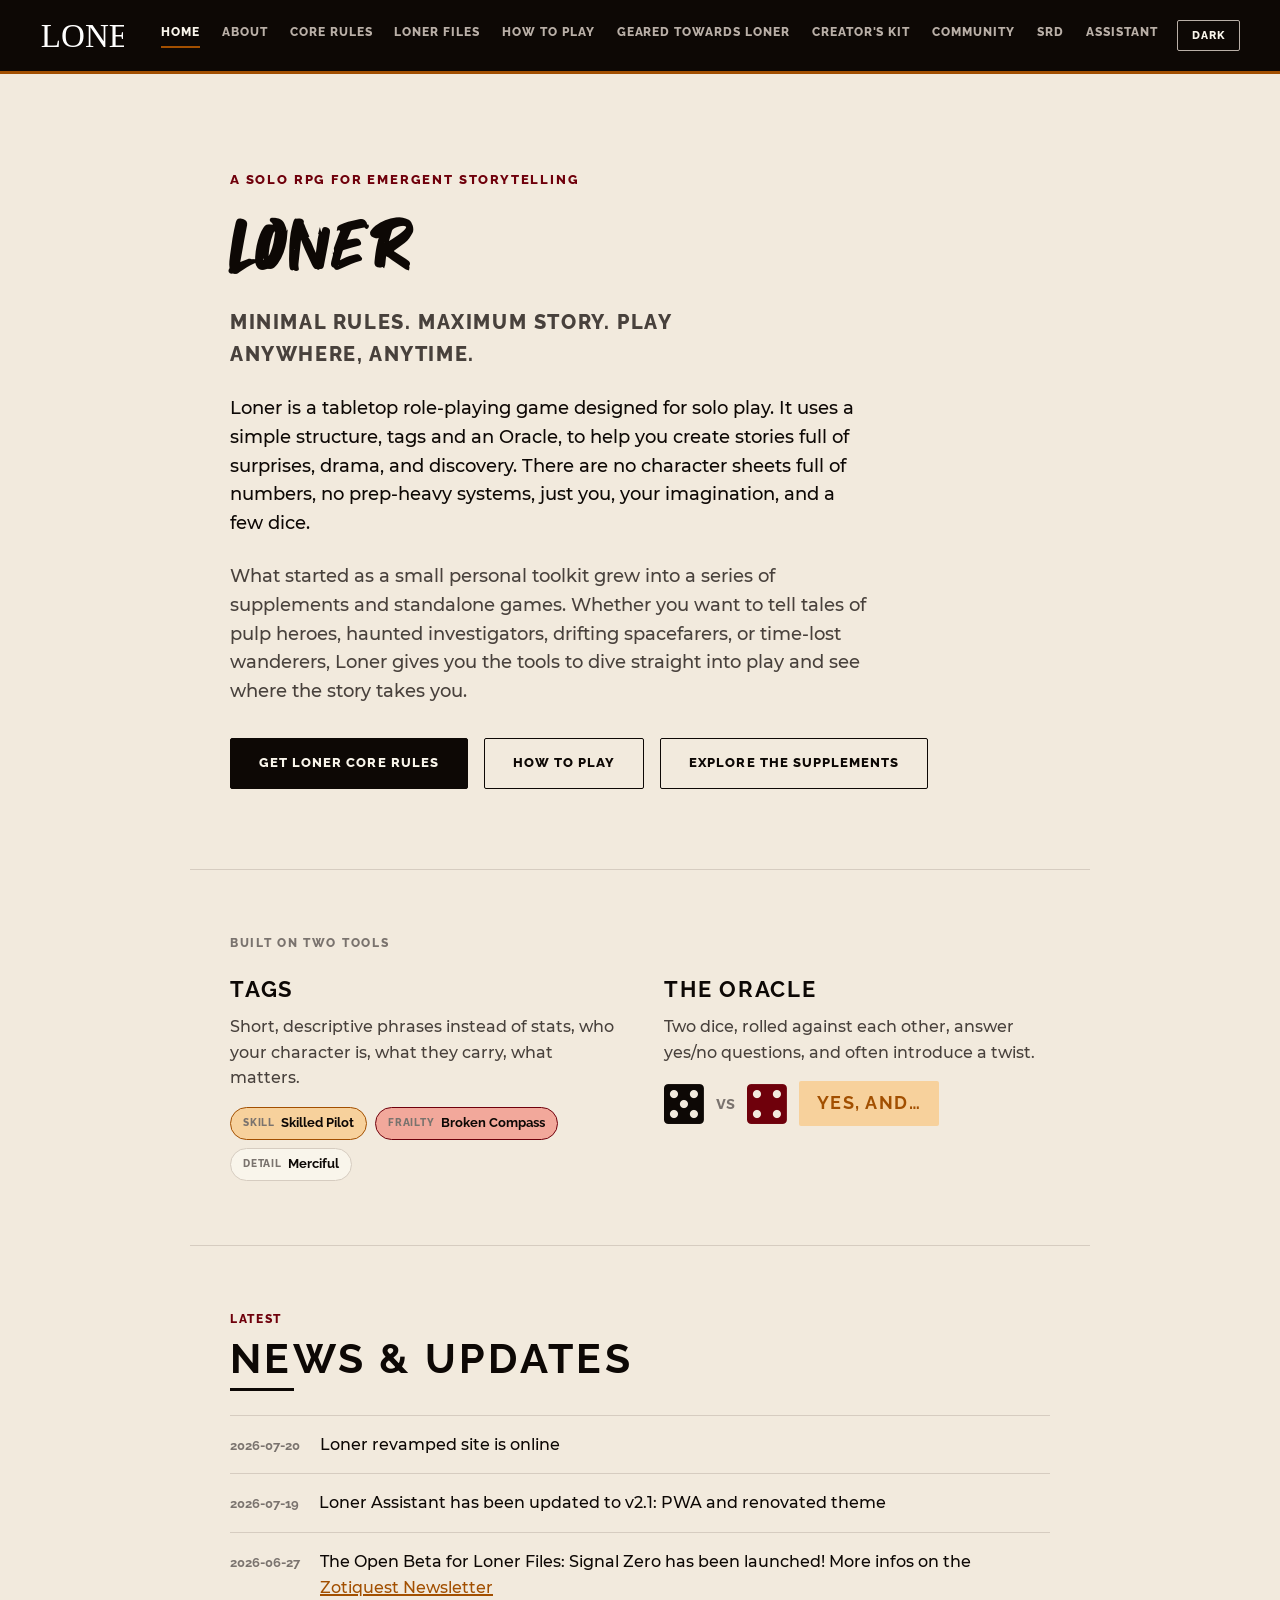
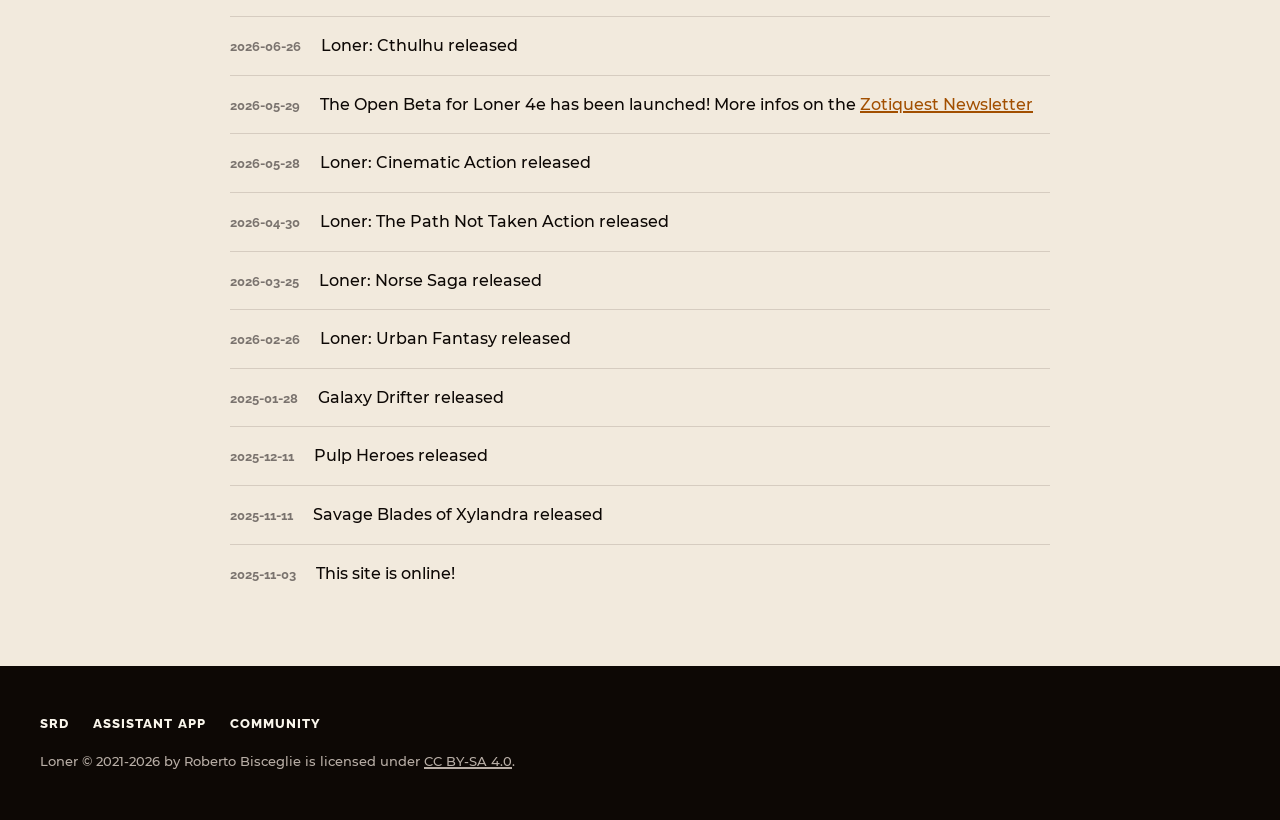
==== index.html @ 75c470dd "Prep branch for Loner 4e launch: Core Rules update, How To Play refresh, new Loner Files page Not fo" ====
<!DOCTYPE html>
<html lang="en">
<head>
<meta charset="utf-8">
<meta name="viewport" content="width=device-width, initial-scale=1">
<title>Loner — A Solo RPG for Emergent Storytelling</title>
<meta name="description" content="Loner is a tabletop role-playing game designed for solo play. Minimal rules. Maximum story. Play anywhere, anytime.">
<meta property="og:type" content="website">
<meta property="og:title" content="Loner — A Solo RPG for Emergent Storytelling">
<meta property="og:description" content="Loner is a tabletop role-playing game designed for solo play. Minimal rules. Maximum story. Play anywhere, anytime.">
<meta property="og:url" content="https://loner-rpg.netlify.app/">
<meta property="og:site_name" content="Loner">
<meta name="twitter:card" content="summary">
<meta name="twitter:title" content="Loner — A Solo RPG for Emergent Storytelling">
<meta name="twitter:description" content="Loner is a tabletop role-playing game designed for solo play. Minimal rules. Maximum story. Play anywhere, anytime.">
<link rel="icon" type="image/svg+xml" href="assets/logo.svg">
<link rel="stylesheet" href="css/styles.css">
<script src="js/nav.js" defer></script>
</head>
<body>
<div class="page-shell">
  <header class="site-header">
    <div class="site-header__row">
      <a href="index.html" class="site-logo" aria-label="Loner — Home"><img src="assets/logo.svg" alt="Loner" class="site-logo__mark"></a>
      <div class="site-header__actions">
        <nav class="site-nav" id="siteNav">
          <a href="index.html" class="nav-link nav-link--active">Home</a>
          <a href="about.html" class="nav-link">About</a>
          <a href="core-rules.html" class="nav-link">Core Rules</a>
          <a href="loner-files.html" class="nav-link">Loner Files</a>
          <a href="how-to-play.html" class="nav-link">How To Play</a>
          <a href="supplements.html" class="nav-link">Geared Towards Loner</a>
          <a href="creators-kit.html" class="nav-link">Creator's Kit</a>
          <a href="community.html" class="nav-link">Community</a>
          <a href="http://lonersrd.zotiquestgames.com" class="nav-link" target="_blank" rel="noopener">SRD</a>
          <a href="https://lonerassistant.zotiquestgames.com/" class="nav-link" target="_blank" rel="noopener">Assistant</a>
        </nav>
        <button class="theme-toggle" id="themeToggle" type="button" aria-label="Toggle dark mode">Dark</button>
        <button class="menu-toggle" id="menuToggle" type="button" aria-label="Menu" aria-expanded="false">☰</button>
      </div>
    </div>
  </header>

  <main style="flex:1">
    <section class="hero">
      <div class="hero__kicker">A Solo RPG for Emergent Storytelling</div>
      <h1 class="hero__title">Loner</h1>
      <div class="hero__tagline">Minimal rules. Maximum story. Play anywhere, anytime.</div>
      <p class="hero__body">Loner is a tabletop role-playing game designed for solo play. It uses a simple structure, tags and an Oracle, to help you create stories full of surprises, drama, and discovery. There are no character sheets full of numbers, no prep-heavy systems, just you, your imagination, and a few dice.</p>
      <p class="hero__body" style="color:var(--text-secondary)">What started as a small personal toolkit grew into a series of supplements and standalone games. Whether you want to tell tales of pulp heroes, haunted investigators, drifting spacefarers, or time-lost wanderers, Loner gives you the tools to dive straight into play and see where the story takes you.</p>
      <div class="hero__actions">
        <a href="core-rules.html" class="btn btn--primary">Get Loner Core Rules</a>
        <a href="how-to-play.html" class="btn btn--outline">How To Play</a>
        <a href="supplements.html" class="btn btn--outline">Explore the Supplements</a>
      </div>
    </section>

    <section class="home-section">
      <div class="eyebrow">Built On Two Tools</div>
      <div class="feature-grid">
        <div class="feature-grid__col">
          <h3 style="font-family:var(--font-heading);font-size:var(--size-h3);text-transform:uppercase;letter-spacing:var(--tracking-caps);margin:0">Tags</h3>
          <p style="margin:0;font-size:var(--size-body);line-height:var(--lh-body);color:var(--text-secondary)">Short, descriptive phrases instead of stats, who your character is, what they carry, what matters.</p>
          <div class="tag-row" style="margin-top:4px">
            <span class="tag-chip tag-chip--positive"><span class="tag-chip__kind">Skill</span><span>Skilled Pilot</span></span>
            <span class="tag-chip tag-chip--negative"><span class="tag-chip__kind">Frailty</span><span>Broken Compass</span></span>
            <span class="tag-chip"><span class="tag-chip__kind">Detail</span><span>Merciful</span></span>
          </div>
        </div>
        <div class="feature-grid__col">
          <h3 style="font-family:var(--font-heading);font-size:var(--size-h3);text-transform:uppercase;letter-spacing:var(--tracking-caps);margin:0">The Oracle</h3>
          <p style="margin:0;font-size:var(--size-body);line-height:var(--lh-body);color:var(--text-secondary)">Two dice, rolled against each other, answer yes/no questions, and often introduce a twist.</p>
          <div class="dice-row" style="margin-top:4px">
            <span class="dice-glyph dice-glyph--lg" aria-label="die showing 5">5</span>
            <span class="dice-vs" style="font-size:18px">vs</span>
            <span class="dice-glyph dice-glyph--lg dice-glyph--accent" aria-label="die showing 4">4</span>
            <span class="oracle-badge"><span class="oracle-badge__result">Yes, and…</span></span>
          </div>
        </div>
      </div>
    </section>

    <section class="home-section">
      <div class="section-header">
        <div class="section-header__kicker">Latest</div>
        <h2 class="section-header__title">News &amp; Updates</h2>
        <div class="section-header__rule"></div>
      </div>
      <div class="news-list">
        <div class="news-item"><span class="news-item__date">2026-07-20</span><span class="news-item__text">Loner revamped site is online</span></div>
        <div class="news-item"><span class="news-item__date">2026-07-19</span><span class="news-item__text">Loner Assistant has been updated to v2.1: PWA and renovated theme</span></div>
        <div class="news-item"><span class="news-item__date">2026-06-27</span><span class="news-item__text">The Open Beta for Loner Files: Signal Zero has been launched! More infos on the <a href="https://zotiquest.substack.com/p/loner-files-signal-zero-open-beta" target="_blank" rel="noopener">Zotiquest Newsletter</a></span></div>
        <div class="news-item"><span class="news-item__date">2026-06-26</span><span class="news-item__text">Loner: Cthulhu released</span></div>
        <div class="news-item"><span class="news-item__date">2026-05-29</span><span class="news-item__text">The Open Beta for Loner 4e has been launched! More infos on the <a href="https://zotiquest.substack.com/p/loner-core-rules-4e-open-beta" target="_blank" rel="noopener">Zotiquest Newsletter</a></span></div>
        <div class="news-item"><span class="news-item__date">2026-05-28</span><span class="news-item__text">Loner: Cinematic Action released</span></div>
        <div class="news-item"><span class="news-item__date">2026-04-30</span><span class="news-item__text">Loner: The Path Not Taken Action released</span></div>
        <div class="news-item"><span class="news-item__date">2026-03-25</span><span class="news-item__text">Loner: Norse Saga released</span></div>
        <div class="news-item"><span class="news-item__date">2026-02-26</span><span class="news-item__text">Loner: Urban Fantasy released</span></div>
        <div class="news-item"><span class="news-item__date">2025-01-28</span><span class="news-item__text">Galaxy Drifter released</span></div>
        <div class="news-item"><span class="news-item__date">2025-12-11</span><span class="news-item__text">Pulp Heroes released</span></div>
        <div class="news-item"><span class="news-item__date">2025-11-11</span><span class="news-item__text">Savage Blades of Xylandra released</span></div>
        <div class="news-item"><span class="news-item__date">2025-11-03</span><span class="news-item__text">This site is online!</span></div>
      </div>
    </section>
  </main>

  <footer class="site-footer">
    <div class="site-footer__links">
      <a href="http://lonersrd.zotiquestgames.com" target="_blank" rel="noopener">SRD</a>
      <a href="https://lonerassistant.zotiquestgames.com/" target="_blank" rel="noopener">Assistant App</a>
      <a href="community.html">Community</a>
    </div>
    <div class="site-footer__copy">Loner © 2021-2026 by Roberto Bisceglie is licensed under <a href="https://creativecommons.org/licenses/by-sa/4.0/deed.it" target="_blank" rel="noopener">CC BY-SA 4.0</a>.</div>
  </footer>
</div>
<!-- Cloudflare Web Analytics --><script defer type='module' src='https://static.cloudflareinsights.com/beacon.min.js' data-cf-beacon='{"token": "59a312b5bf6847e8a8abb9de383572d7"}'></script><!-- End Cloudflare Web Analytics -->
</body>
</html>
---- css/styles.css ----
@import url('tokens/typography.css');
@import url('tokens/colors.css');
@import url('tokens/spacing.css');
@import url('tokens/base.css');
@import url('site.css');
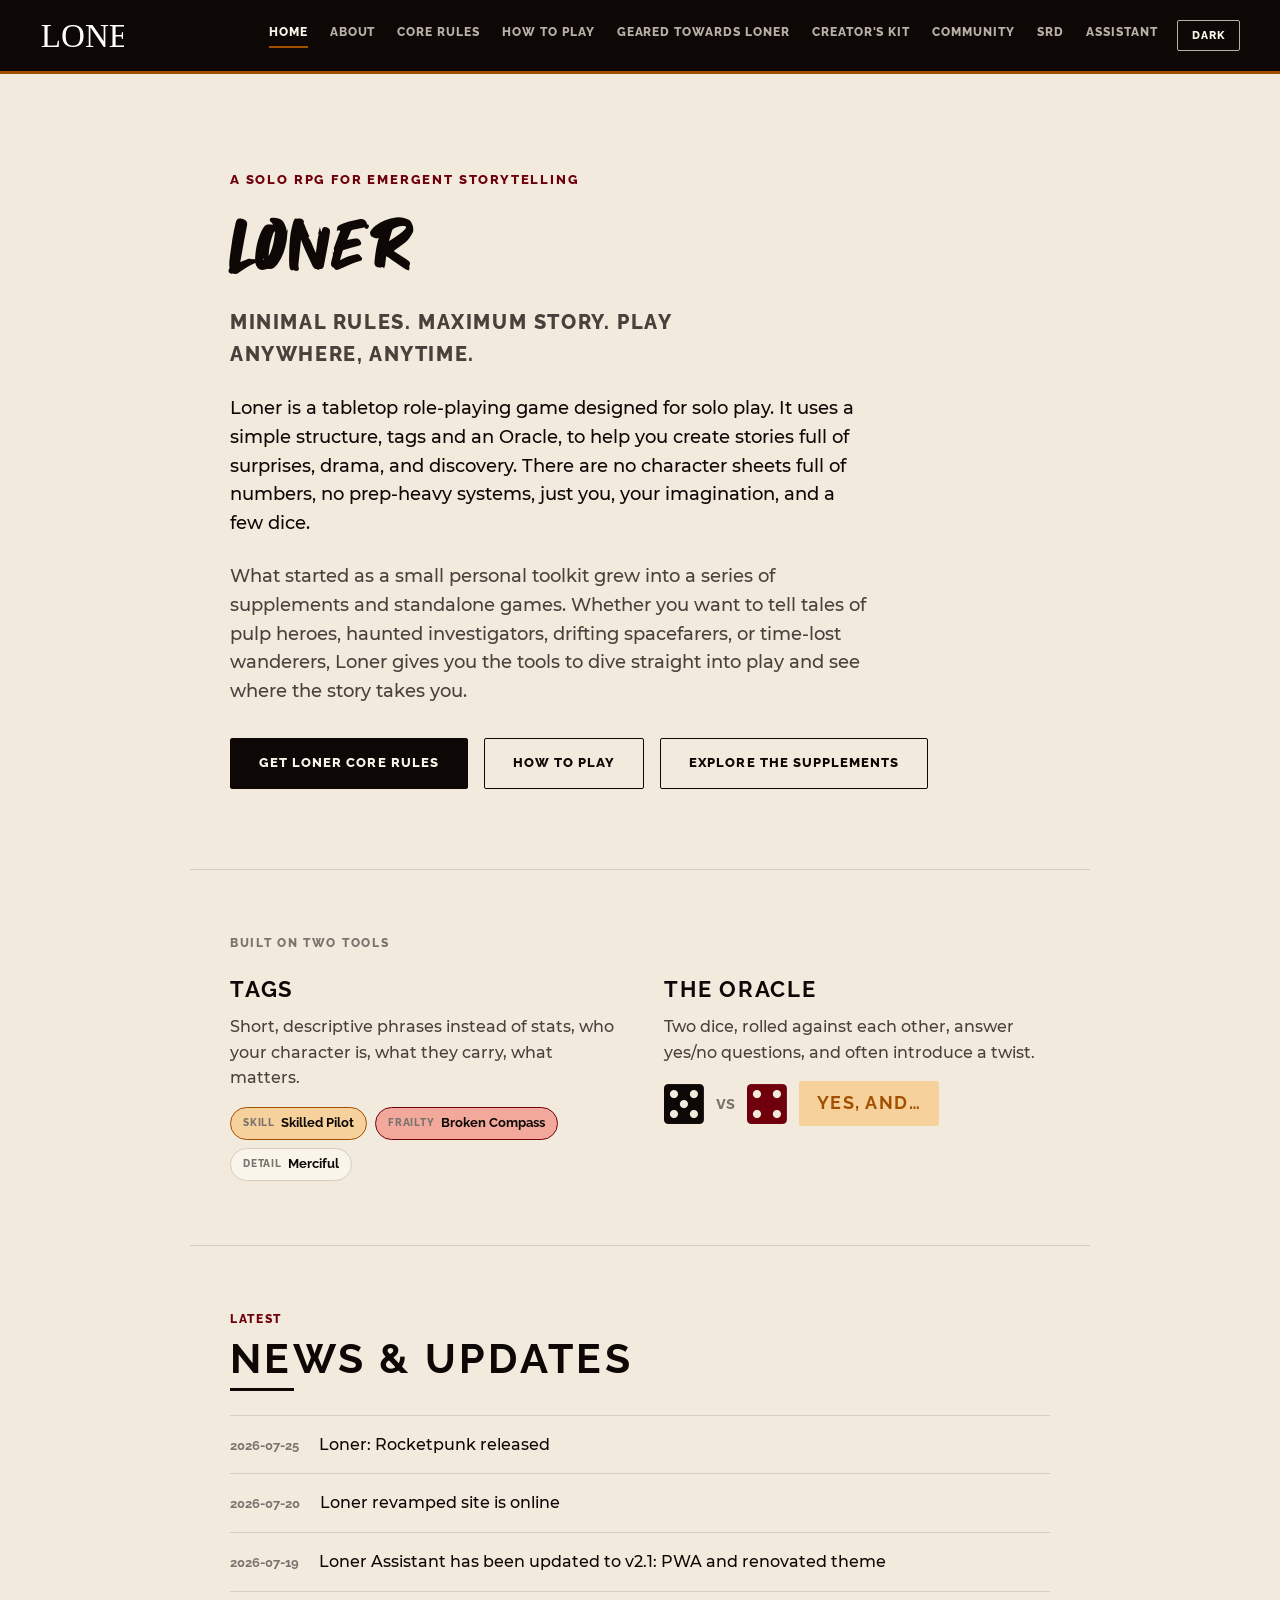
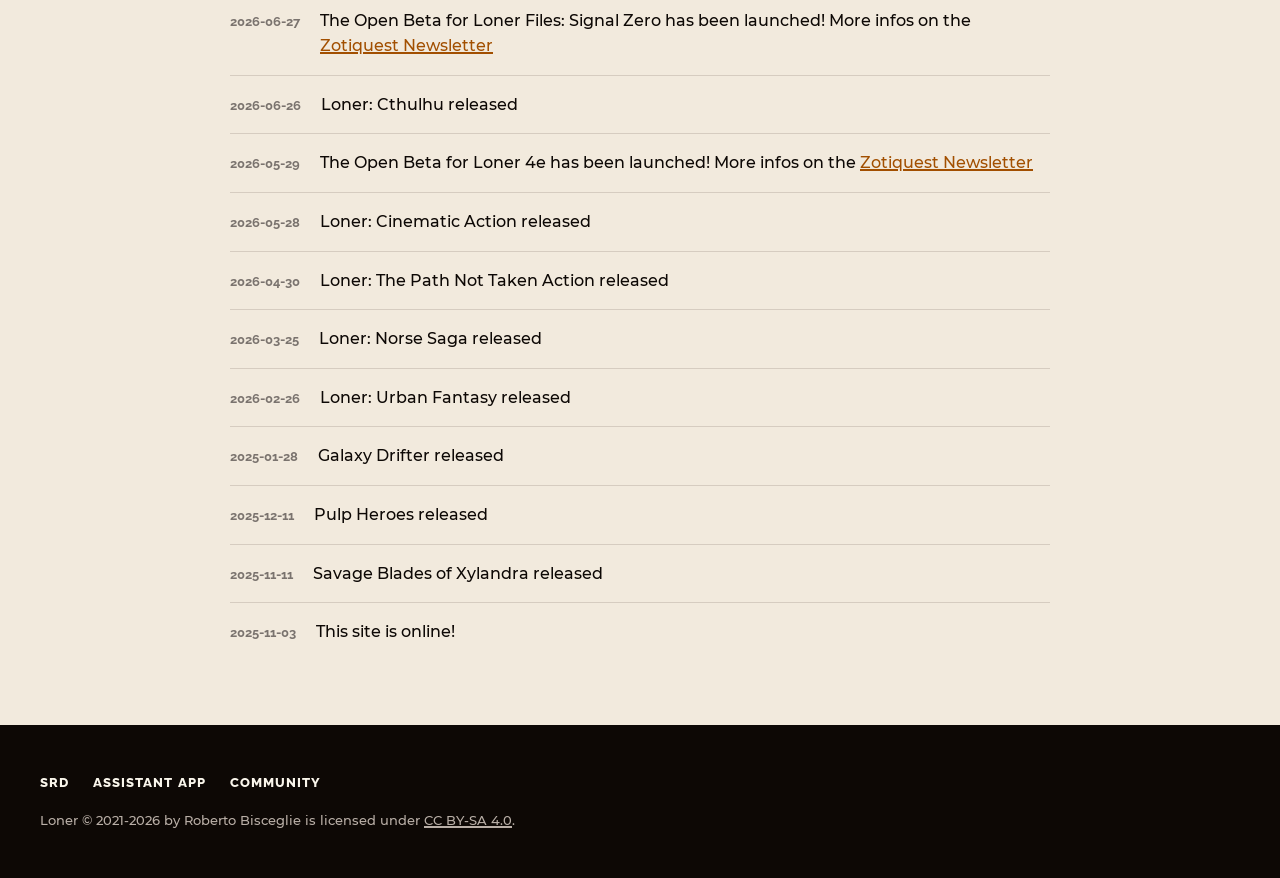
==== commit 91fa8802: "Update index.html" ====
--- a/index.html
+++ b/index.html
@@ -27,7 +27,6 @@
           <a href="index.html" class="nav-link nav-link--active">Home</a>
           <a href="about.html" class="nav-link">About</a>
           <a href="core-rules.html" class="nav-link">Core Rules</a>
-          <a href="loner-files.html" class="nav-link">Loner Files</a>
           <a href="how-to-play.html" class="nav-link">How To Play</a>
           <a href="supplements.html" class="nav-link">Geared Towards Loner</a>
           <a href="creators-kit.html" class="nav-link">Creator's Kit</a>
@@ -87,6 +86,7 @@
         <div class="section-header__rule"></div>
       </div>
       <div class="news-list">
+        <div class="news-item"><span class="news-item__date">2026-07-25</span><span class="news-item__text">Loner: Rocketpunk released</span></div>
         <div class="news-item"><span class="news-item__date">2026-07-20</span><span class="news-item__text">Loner revamped site is online</span></div>
         <div class="news-item"><span class="news-item__date">2026-07-19</span><span class="news-item__text">Loner Assistant has been updated to v2.1: PWA and renovated theme</span></div>
         <div class="news-item"><span class="news-item__date">2026-06-27</span><span class="news-item__text">The Open Beta for Loner Files: Signal Zero has been launched! More infos on the <a href="https://zotiquest.substack.com/p/loner-files-signal-zero-open-beta" target="_blank" rel="noopener">Zotiquest Newsletter</a></span></div>
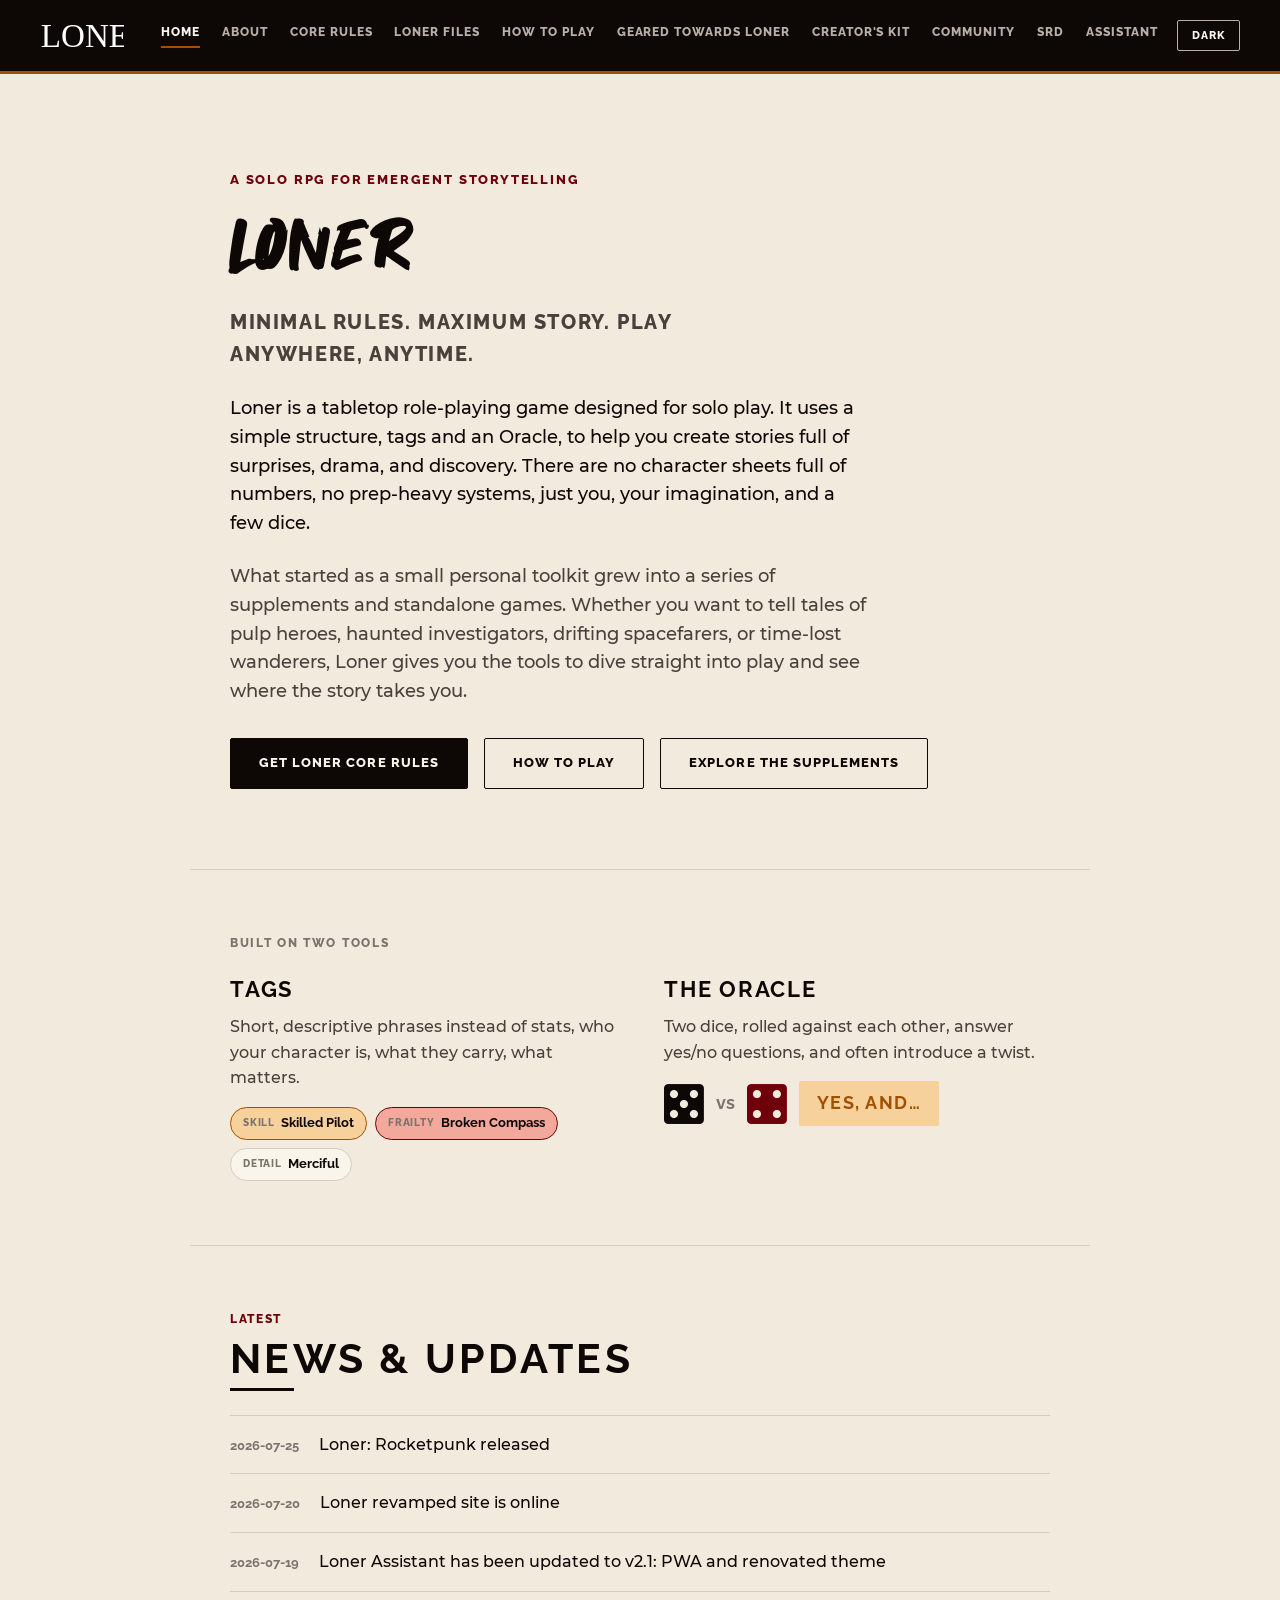
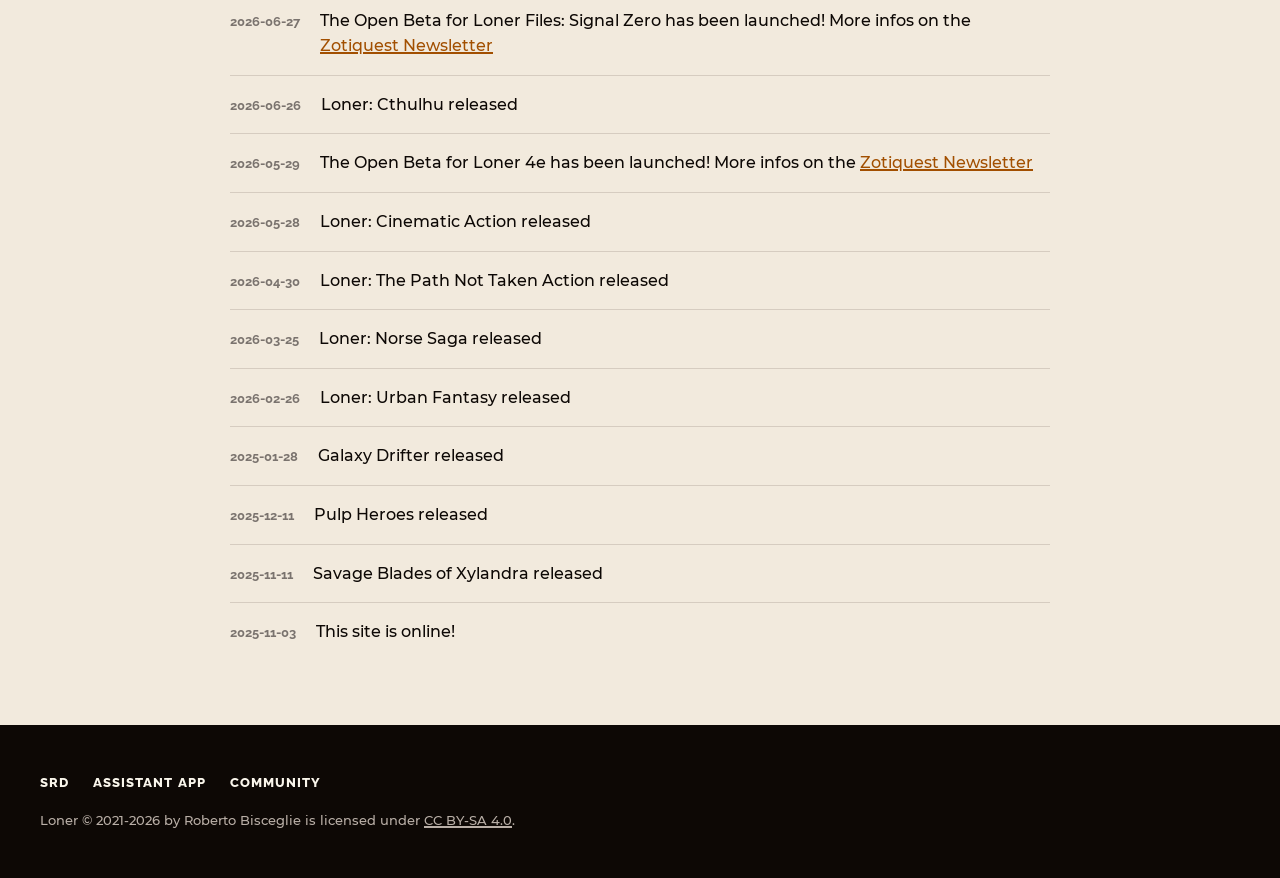
==== commit 7e31536f: "Merge branch 'future/loner-4e-and-files'" ====
--- a/index.html
+++ b/index.html
@@ -27,6 +27,7 @@
           <a href="index.html" class="nav-link nav-link--active">Home</a>
           <a href="about.html" class="nav-link">About</a>
           <a href="core-rules.html" class="nav-link">Core Rules</a>
+          <a href="loner-files.html" class="nav-link">Loner Files</a>
           <a href="how-to-play.html" class="nav-link">How To Play</a>
           <a href="supplements.html" class="nav-link">Geared Towards Loner</a>
           <a href="creators-kit.html" class="nav-link">Creator's Kit</a>
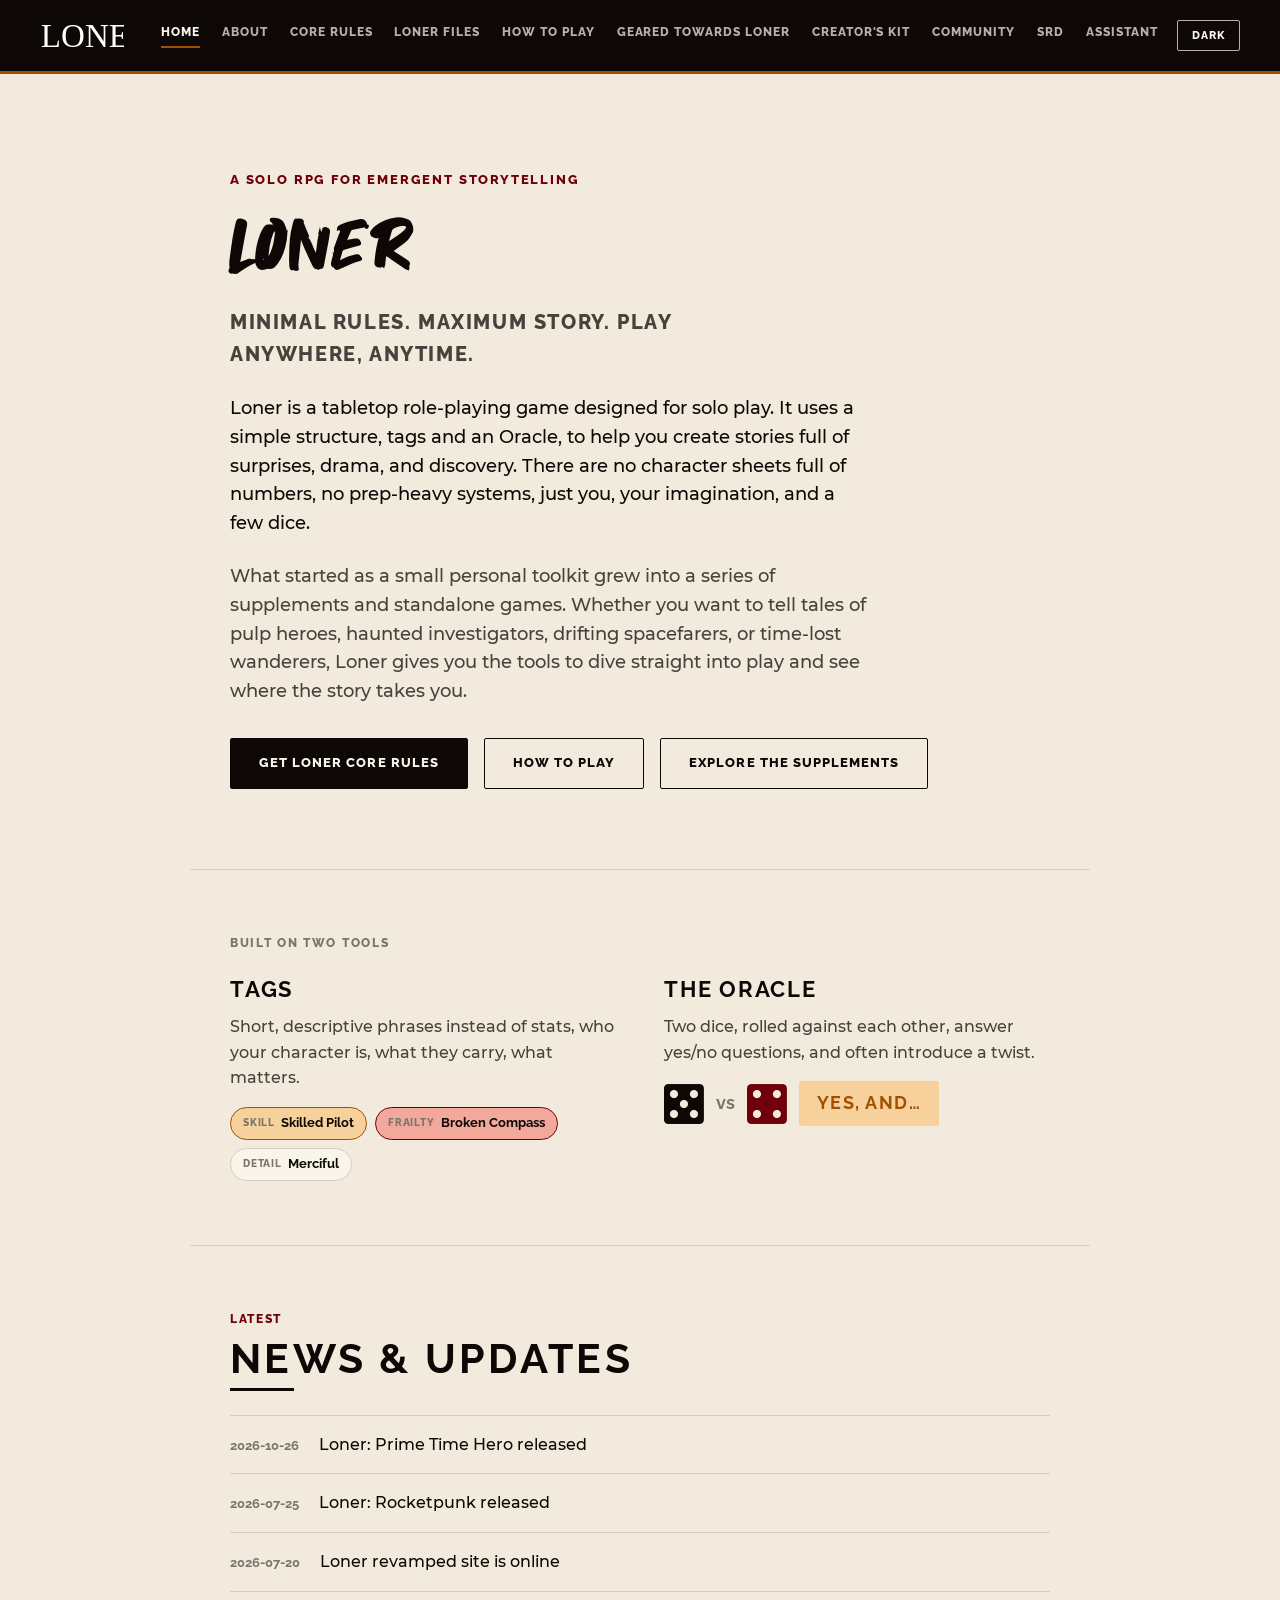
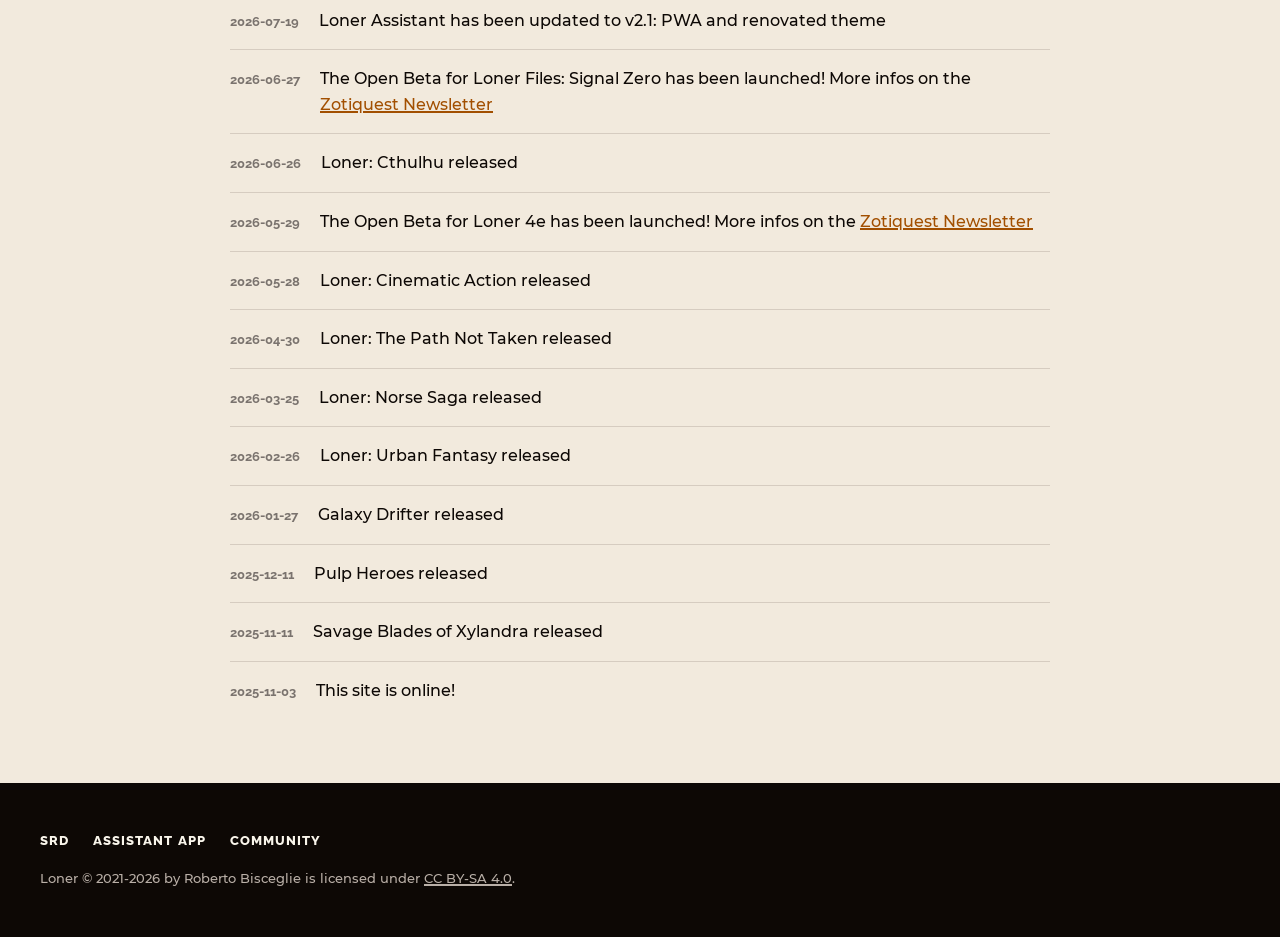
==== commit db613243: "Add Prime Time Hero card and news; fix two news items - supplements.html: Prime Time Hero product ca" ====
--- a/index.html
+++ b/index.html
@@ -8,7 +8,7 @@
 <meta property="og:type" content="website">
 <meta property="og:title" content="Loner — A Solo RPG for Emergent Storytelling">
 <meta property="og:description" content="Loner is a tabletop role-playing game designed for solo play. Minimal rules. Maximum story. Play anywhere, anytime.">
-<meta property="og:url" content="https://loner-rpg.netlify.app/">
+<meta property="og:url" content="https://loner.zotiquestgames.com/">
 <meta property="og:site_name" content="Loner">
 <meta name="twitter:card" content="summary">
 <meta name="twitter:title" content="Loner — A Solo RPG for Emergent Storytelling">
@@ -87,6 +87,7 @@
         <div class="section-header__rule"></div>
       </div>
       <div class="news-list">
+        <div class="news-item"><span class="news-item__date">2026-10-26</span><span class="news-item__text">Loner: Prime Time Hero released</span></div>
         <div class="news-item"><span class="news-item__date">2026-07-25</span><span class="news-item__text">Loner: Rocketpunk released</span></div>
         <div class="news-item"><span class="news-item__date">2026-07-20</span><span class="news-item__text">Loner revamped site is online</span></div>
         <div class="news-item"><span class="news-item__date">2026-07-19</span><span class="news-item__text">Loner Assistant has been updated to v2.1: PWA and renovated theme</span></div>
@@ -94,10 +95,10 @@
         <div class="news-item"><span class="news-item__date">2026-06-26</span><span class="news-item__text">Loner: Cthulhu released</span></div>
         <div class="news-item"><span class="news-item__date">2026-05-29</span><span class="news-item__text">The Open Beta for Loner 4e has been launched! More infos on the <a href="https://zotiquest.substack.com/p/loner-core-rules-4e-open-beta" target="_blank" rel="noopener">Zotiquest Newsletter</a></span></div>
         <div class="news-item"><span class="news-item__date">2026-05-28</span><span class="news-item__text">Loner: Cinematic Action released</span></div>
-        <div class="news-item"><span class="news-item__date">2026-04-30</span><span class="news-item__text">Loner: The Path Not Taken Action released</span></div>
+        <div class="news-item"><span class="news-item__date">2026-04-30</span><span class="news-item__text">Loner: The Path Not Taken released</span></div>
         <div class="news-item"><span class="news-item__date">2026-03-25</span><span class="news-item__text">Loner: Norse Saga released</span></div>
         <div class="news-item"><span class="news-item__date">2026-02-26</span><span class="news-item__text">Loner: Urban Fantasy released</span></div>
-        <div class="news-item"><span class="news-item__date">2025-01-28</span><span class="news-item__text">Galaxy Drifter released</span></div>
+        <div class="news-item"><span class="news-item__date">2026-01-27</span><span class="news-item__text">Galaxy Drifter released</span></div>
         <div class="news-item"><span class="news-item__date">2025-12-11</span><span class="news-item__text">Pulp Heroes released</span></div>
         <div class="news-item"><span class="news-item__date">2025-11-11</span><span class="news-item__text">Savage Blades of Xylandra released</span></div>
         <div class="news-item"><span class="news-item__date">2025-11-03</span><span class="news-item__text">This site is online!</span></div>
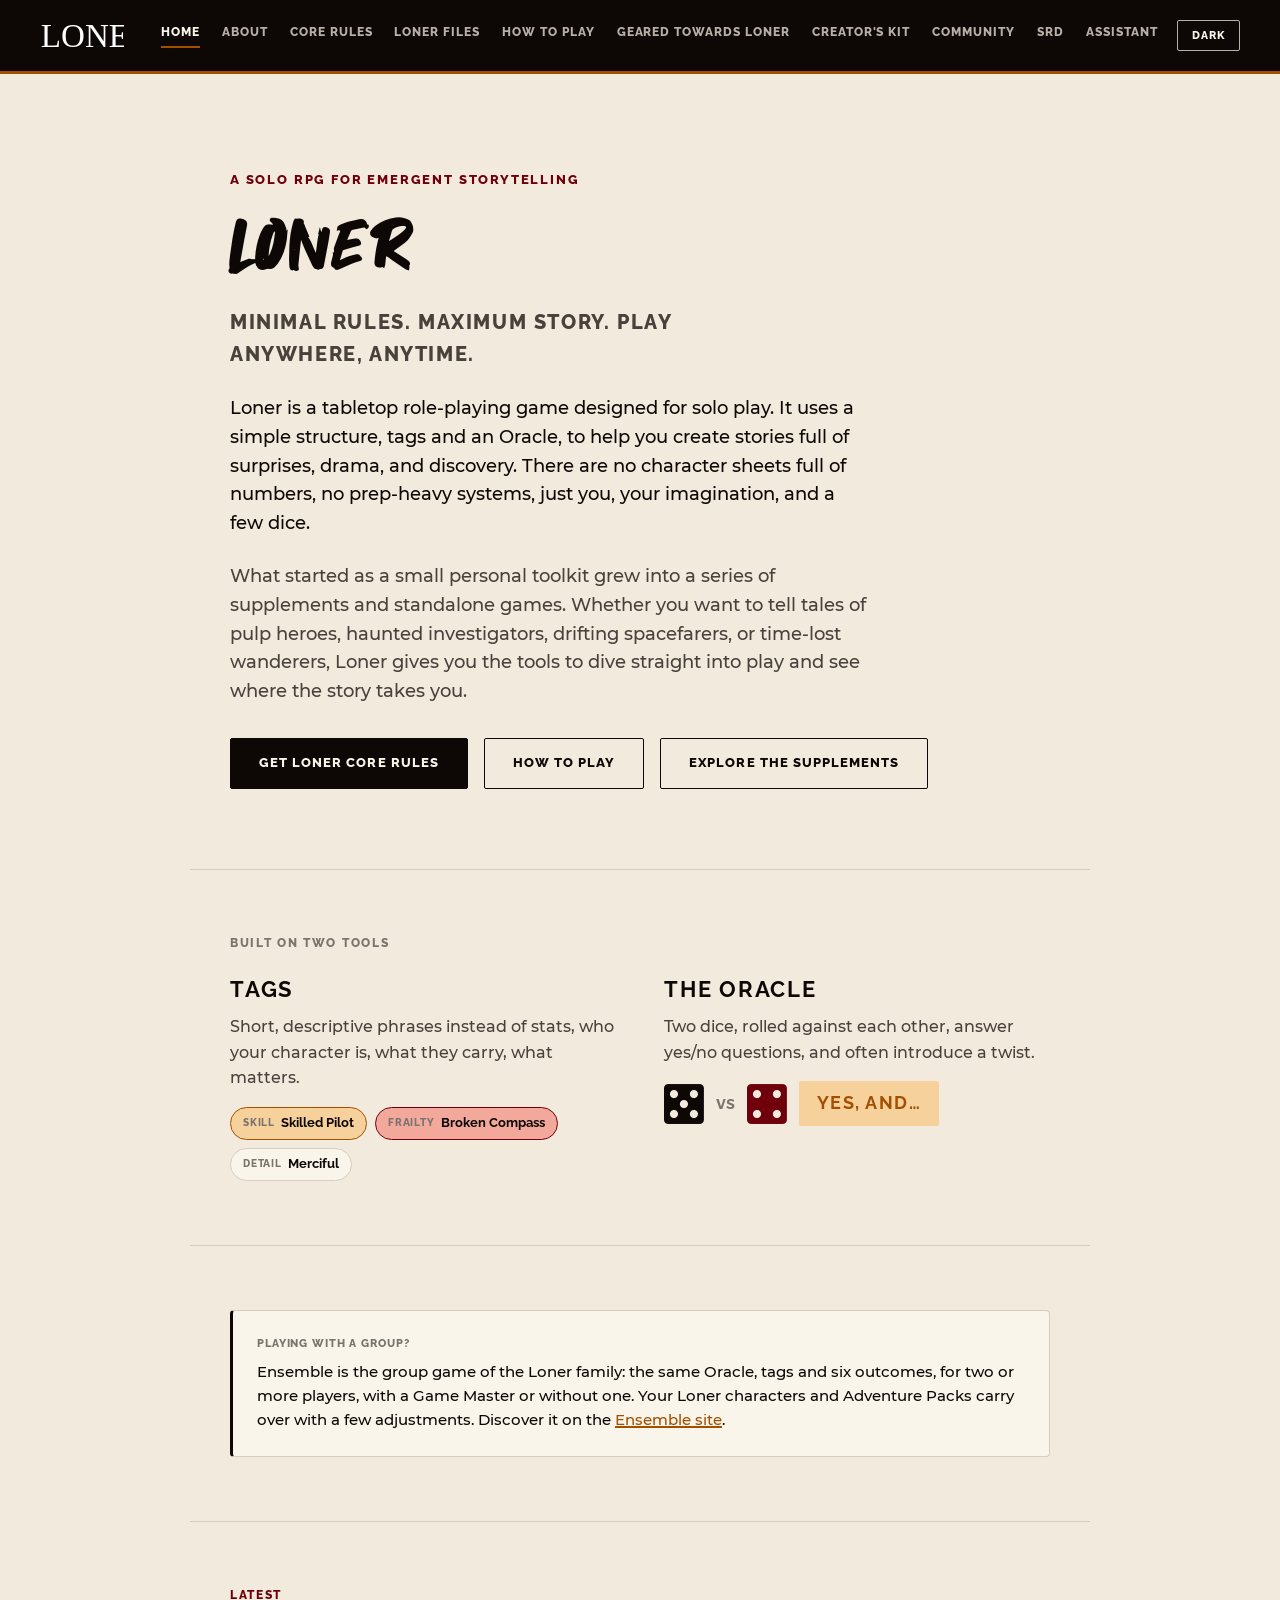
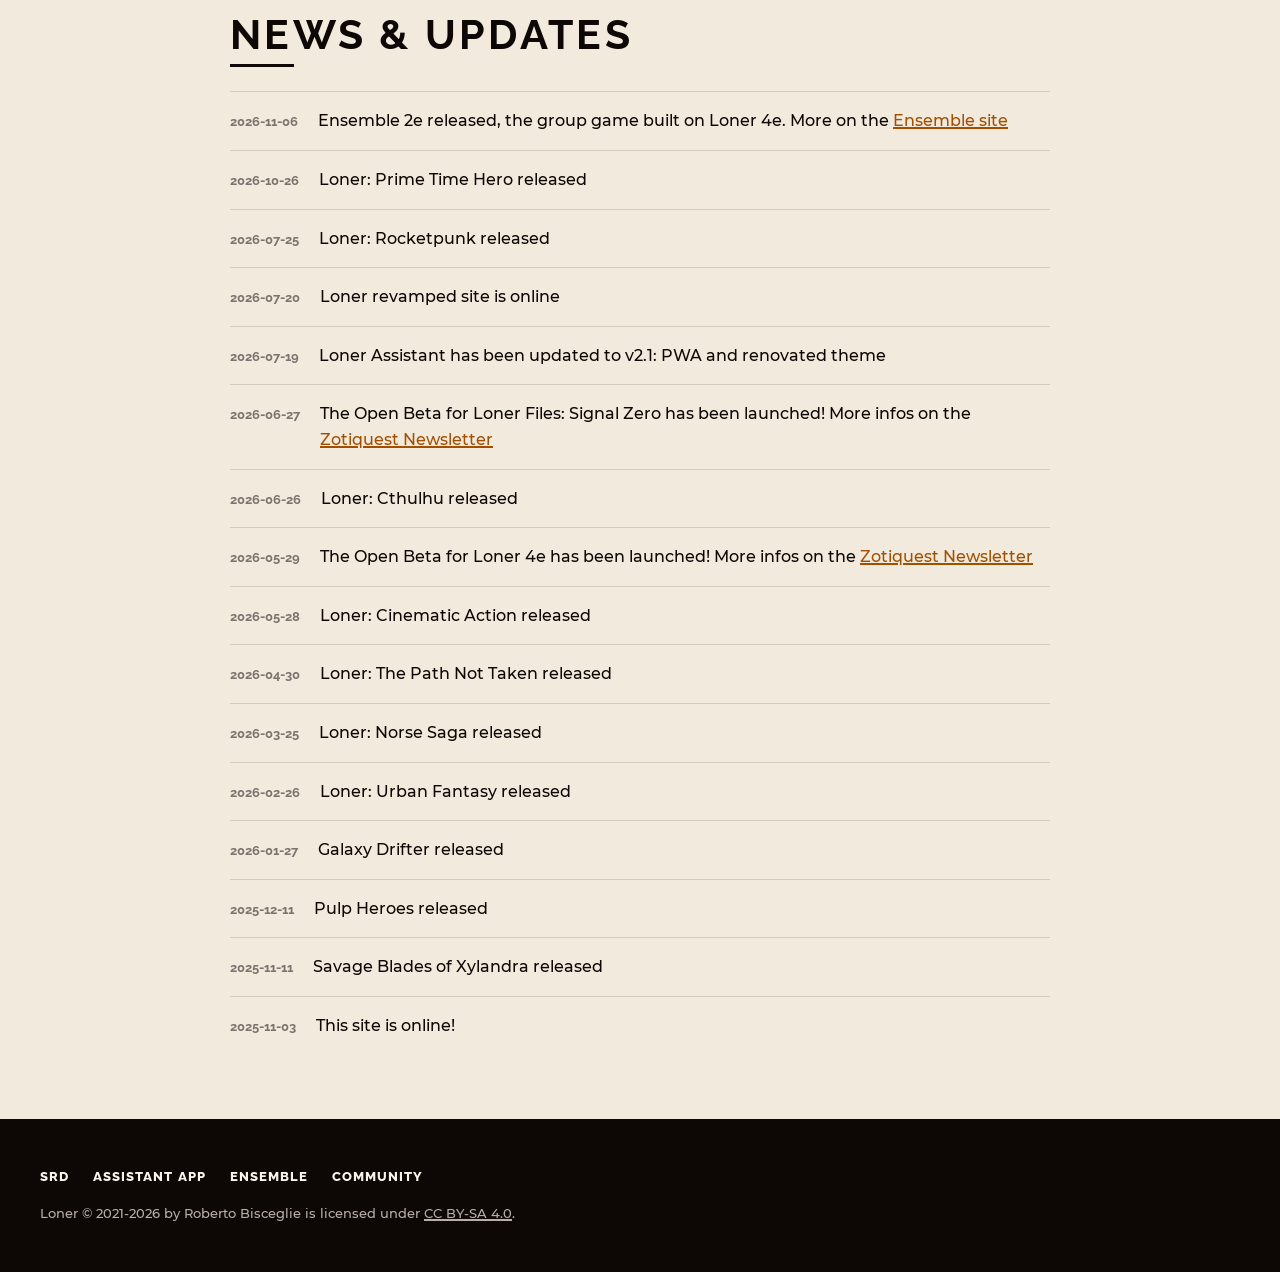
==== commit acbbdd5a: "Link the Ensemble site Footer link on every page, a callout for group play on the home page and the " ====
--- a/index.html
+++ b/index.html
@@ -81,12 +81,20 @@
     </section>
 
     <section class="home-section">
+      <div class="callout-box">
+        <div class="callout-box__kicker">Playing With a Group?</div>
+        <div class="callout-box__body">Ensemble is the group game of the Loner family: the same Oracle, tags and six outcomes, for two or more players, with a Game Master or without one. Your Loner characters and Adventure Packs carry over with a few adjustments. Discover it on the <a href="https://ensemble.zotiquestgames.com" target="_blank" rel="noopener">Ensemble site</a>.</div>
+      </div>
+    </section>
+
+    <section class="home-section">
       <div class="section-header">
         <div class="section-header__kicker">Latest</div>
         <h2 class="section-header__title">News &amp; Updates</h2>
         <div class="section-header__rule"></div>
       </div>
       <div class="news-list">
+        <div class="news-item"><span class="news-item__date">2026-11-06</span><span class="news-item__text">Ensemble 2e released, the group game built on Loner 4e. More on the <a href="https://ensemble.zotiquestgames.com" target="_blank" rel="noopener">Ensemble site</a></span></div>
         <div class="news-item"><span class="news-item__date">2026-10-26</span><span class="news-item__text">Loner: Prime Time Hero released</span></div>
         <div class="news-item"><span class="news-item__date">2026-07-25</span><span class="news-item__text">Loner: Rocketpunk released</span></div>
         <div class="news-item"><span class="news-item__date">2026-07-20</span><span class="news-item__text">Loner revamped site is online</span></div>
@@ -110,6 +118,7 @@
     <div class="site-footer__links">
       <a href="http://lonersrd.zotiquestgames.com" target="_blank" rel="noopener">SRD</a>
       <a href="https://lonerassistant.zotiquestgames.com/" target="_blank" rel="noopener">Assistant App</a>
+      <a href="https://ensemble.zotiquestgames.com" target="_blank" rel="noopener">Ensemble</a>
       <a href="community.html">Community</a>
     </div>
     <div class="site-footer__copy">Loner © 2021-2026 by Roberto Bisceglie is licensed under <a href="https://creativecommons.org/licenses/by-sa/4.0/deed.it" target="_blank" rel="noopener">CC BY-SA 4.0</a>.</div>
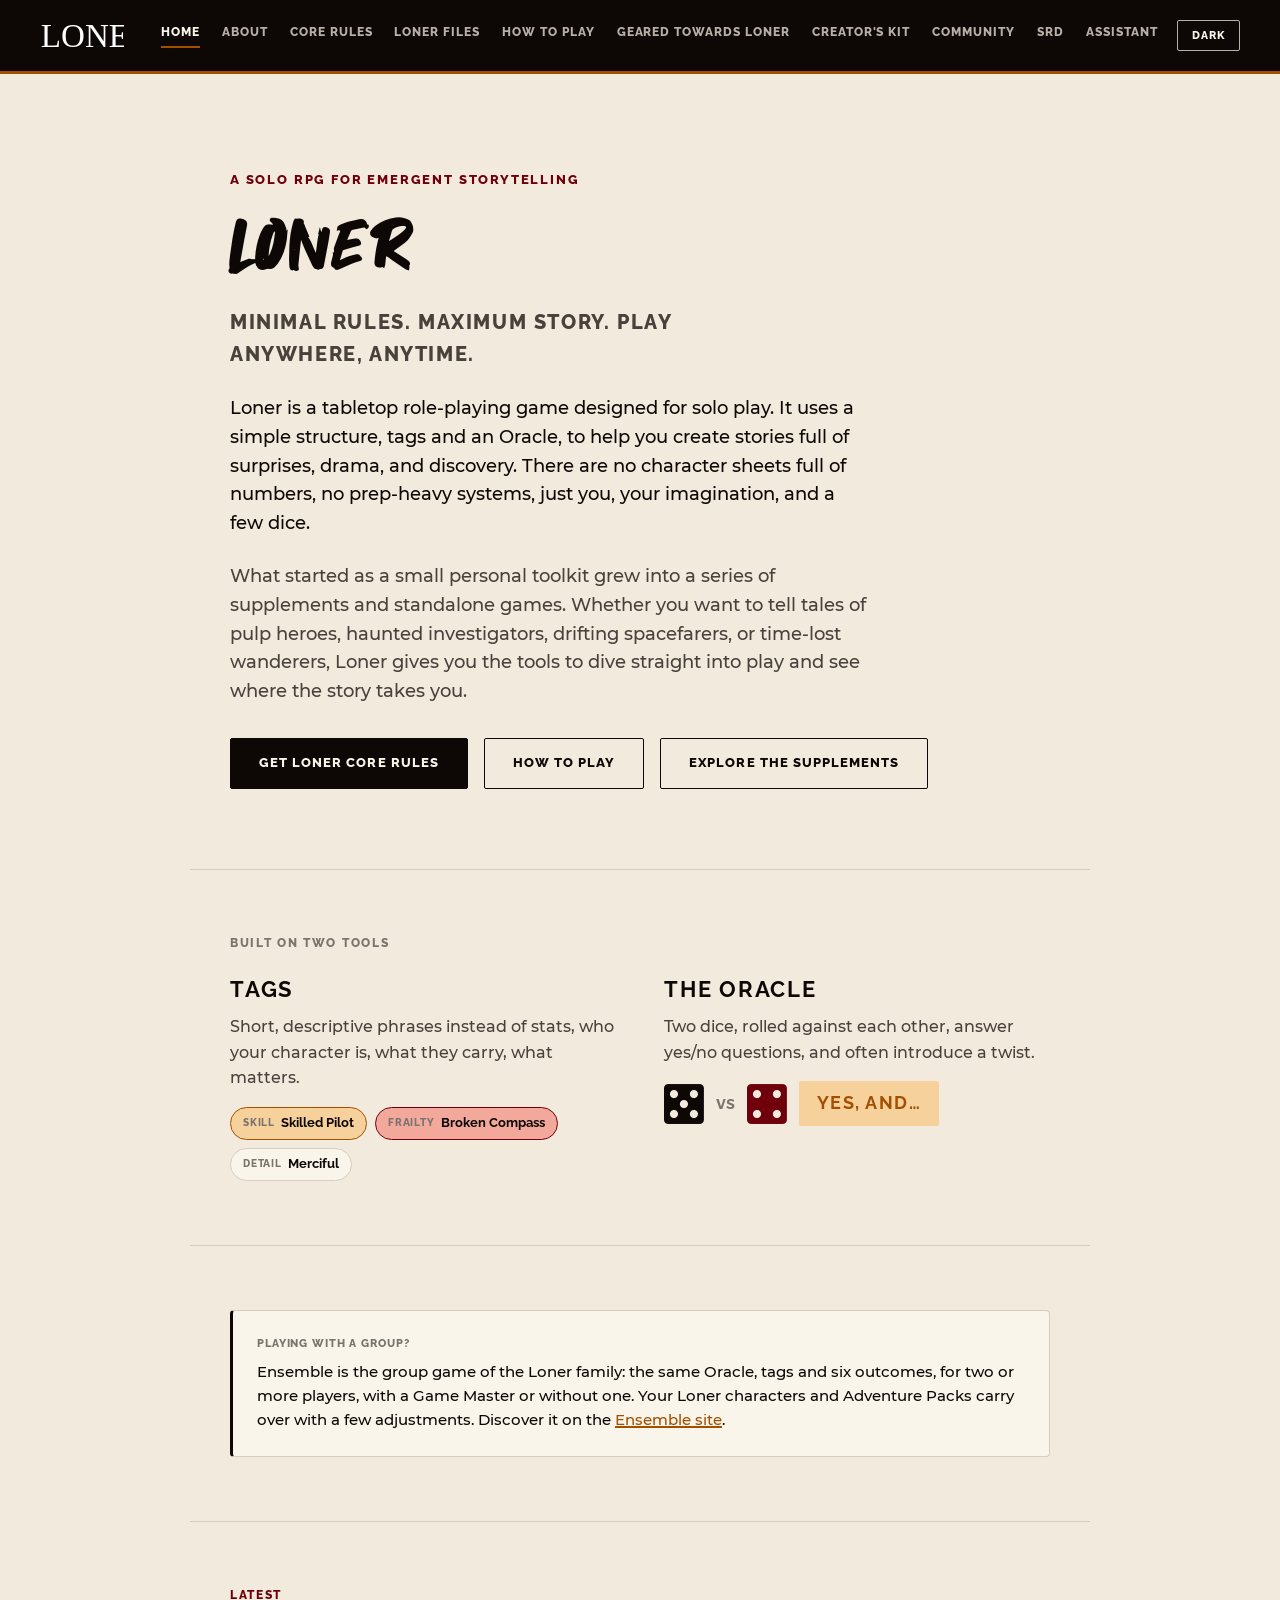
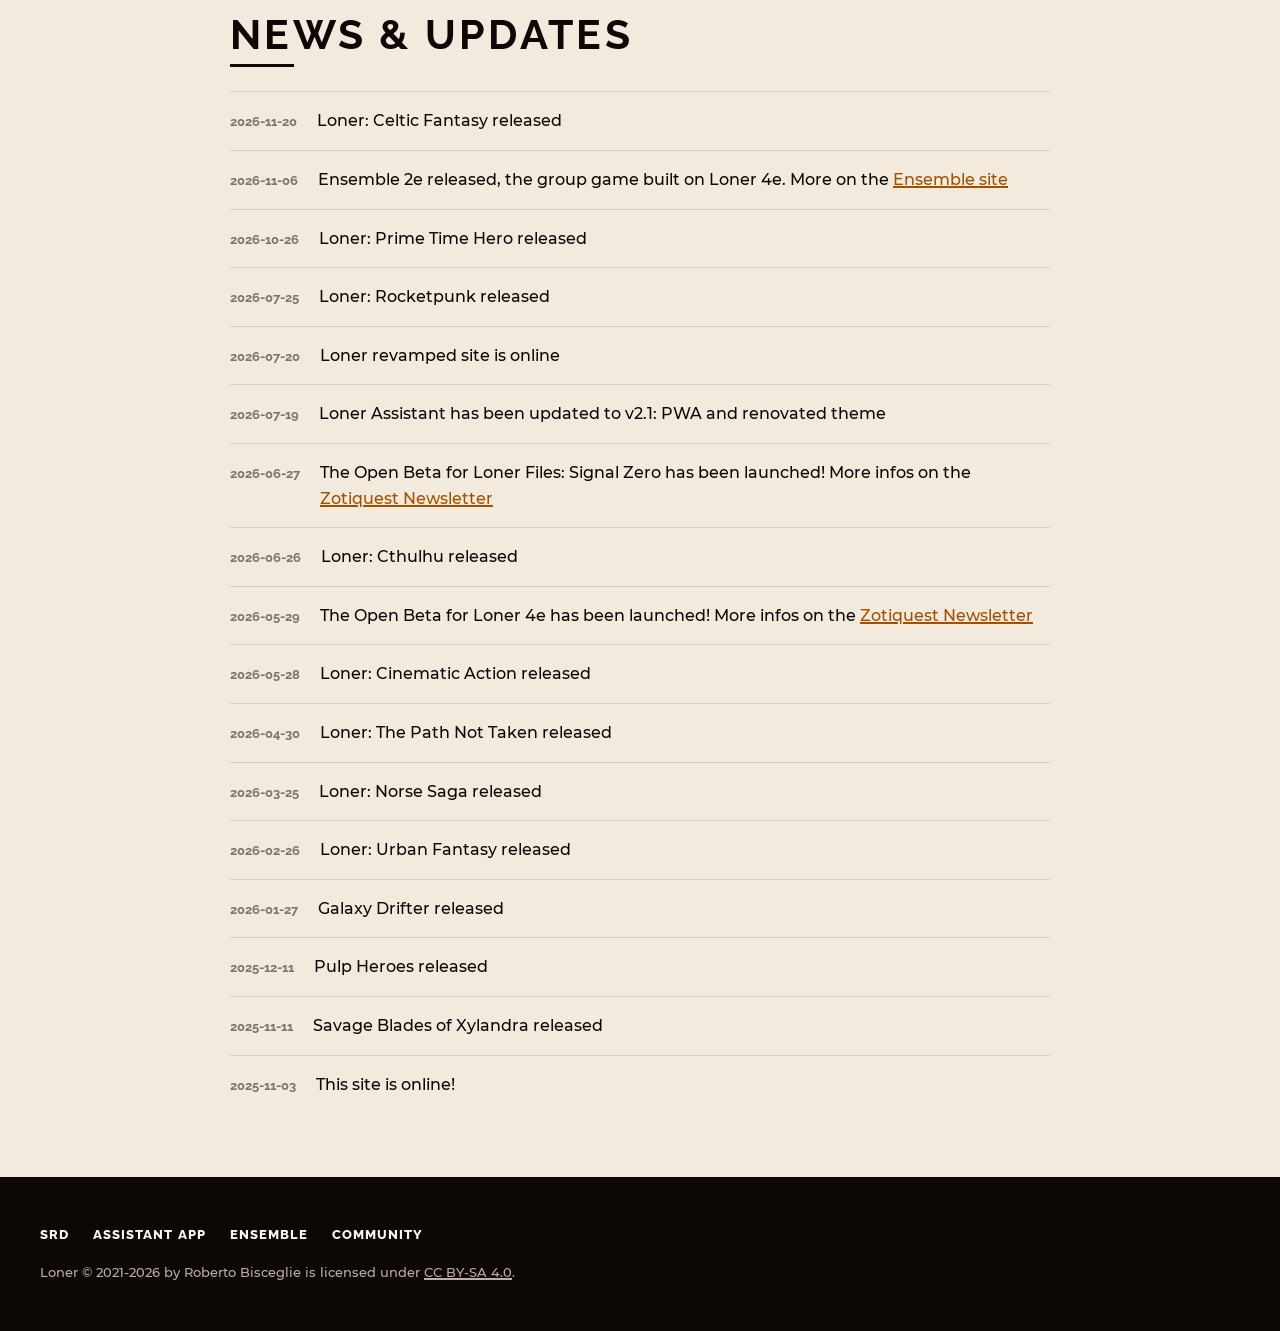
==== commit 7f23210b: "Add Loner: Celtic Fantasy: product card and news item Card on supplements.html with the PDF link (Dr" ====
--- a/index.html
+++ b/index.html
@@ -94,6 +94,7 @@
         <div class="section-header__rule"></div>
       </div>
       <div class="news-list">
+        <div class="news-item"><span class="news-item__date">2026-11-20</span><span class="news-item__text">Loner: Celtic Fantasy released</span></div>
         <div class="news-item"><span class="news-item__date">2026-11-06</span><span class="news-item__text">Ensemble 2e released, the group game built on Loner 4e. More on the <a href="https://ensemble.zotiquestgames.com" target="_blank" rel="noopener">Ensemble site</a></span></div>
         <div class="news-item"><span class="news-item__date">2026-10-26</span><span class="news-item__text">Loner: Prime Time Hero released</span></div>
         <div class="news-item"><span class="news-item__date">2026-07-25</span><span class="news-item__text">Loner: Rocketpunk released</span></div>
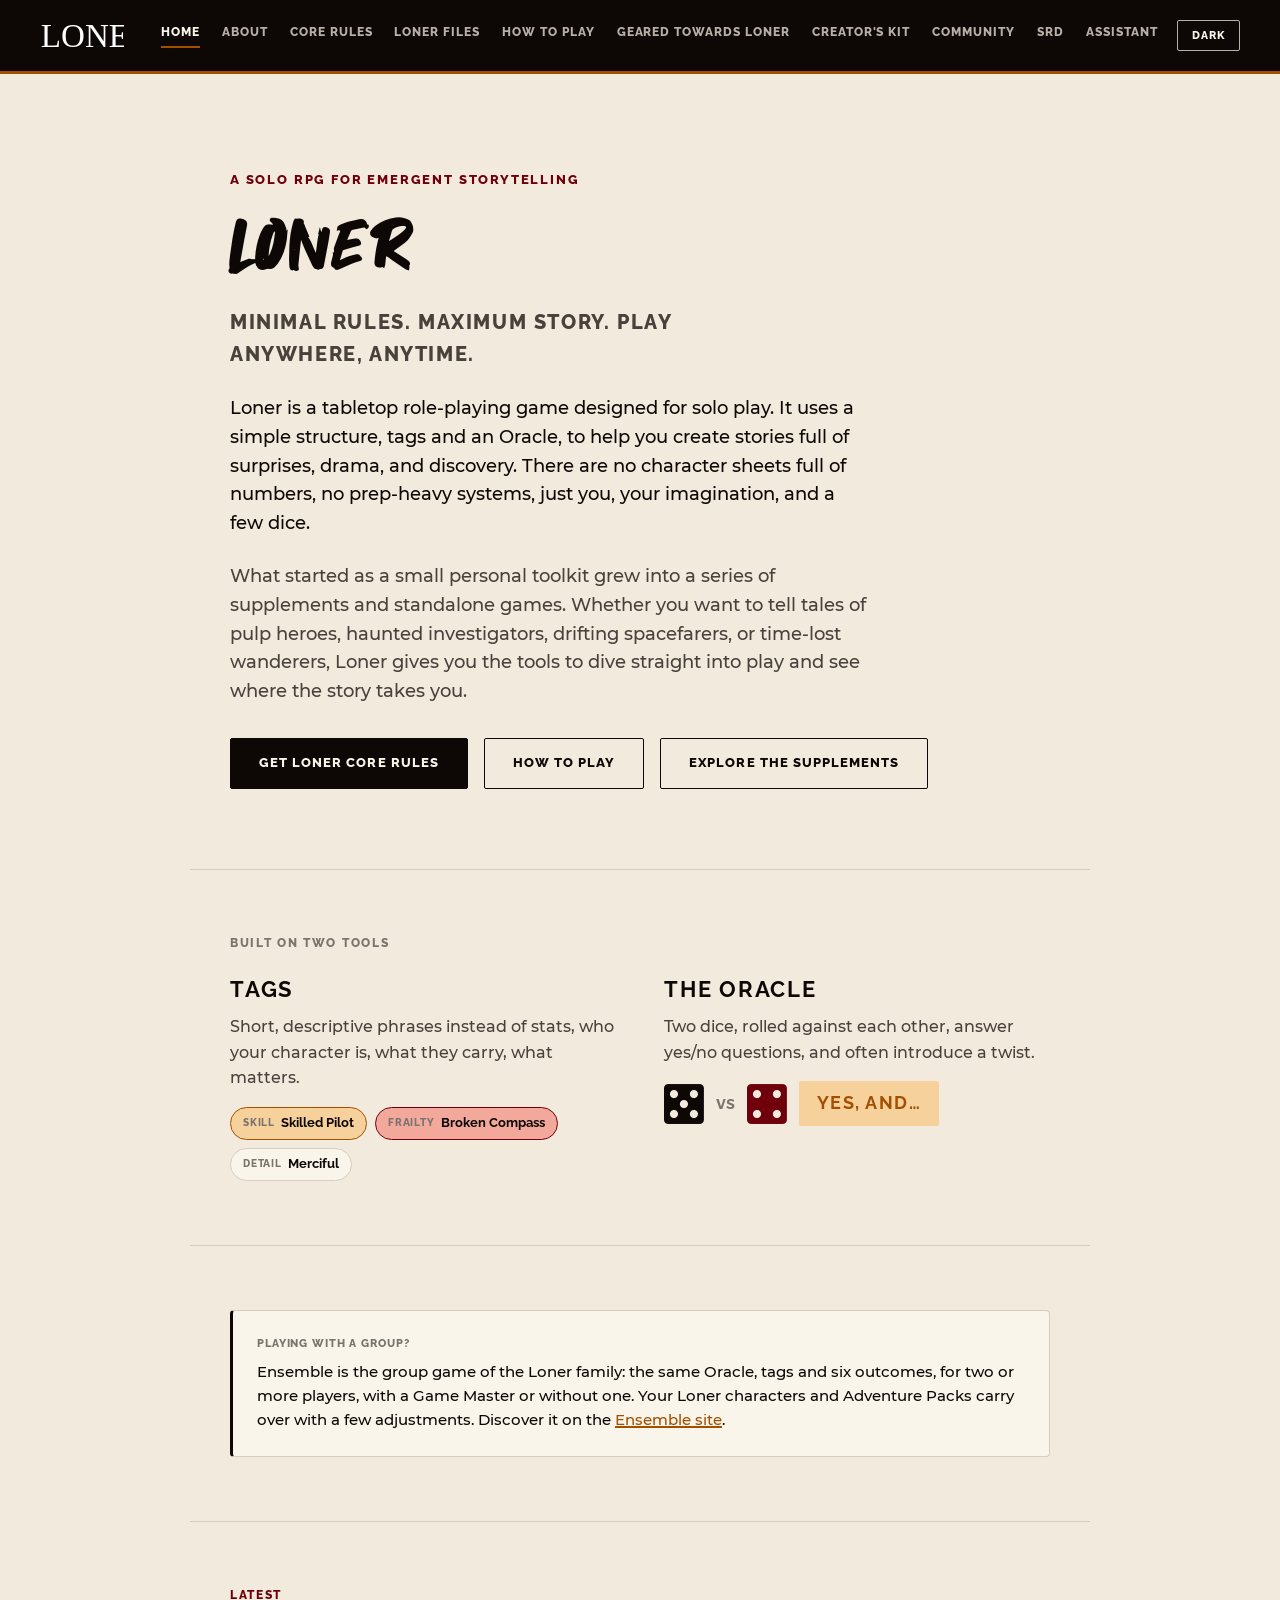
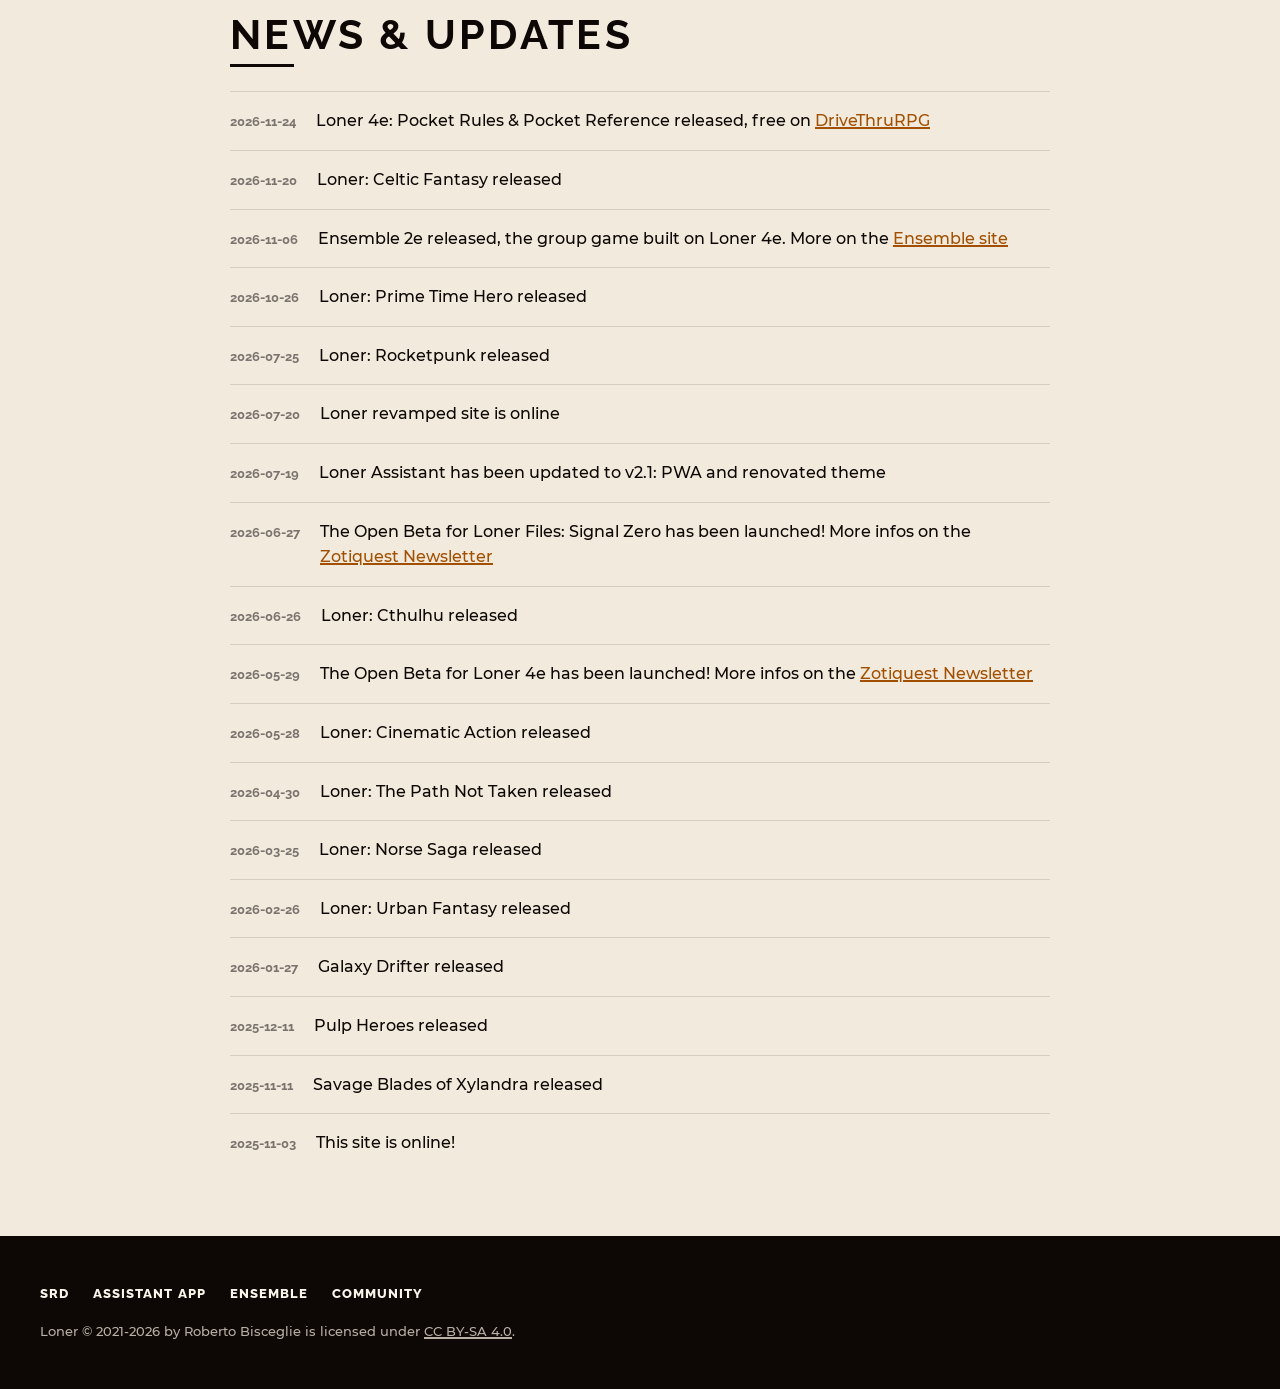
==== commit 72480482: "Add Celtic Fantasy and Pocket Rules & Pocket Reference Celtic Fantasy card on supplements.html, Pock" ====
--- a/index.html
+++ b/index.html
@@ -94,6 +94,7 @@
         <div class="section-header__rule"></div>
       </div>
       <div class="news-list">
+        <div class="news-item"><span class="news-item__date">2026-11-24</span><span class="news-item__text">Loner 4e: Pocket Rules &amp; Pocket Reference released, free on <a href="https://www.drivethrurpg.com/en/product/595307" target="_blank" rel="noopener">DriveThruRPG</a></span></div>
         <div class="news-item"><span class="news-item__date">2026-11-20</span><span class="news-item__text">Loner: Celtic Fantasy released</span></div>
         <div class="news-item"><span class="news-item__date">2026-11-06</span><span class="news-item__text">Ensemble 2e released, the group game built on Loner 4e. More on the <a href="https://ensemble.zotiquestgames.com" target="_blank" rel="noopener">Ensemble site</a></span></div>
         <div class="news-item"><span class="news-item__date">2026-10-26</span><span class="news-item__text">Loner: Prime Time Hero released</span></div>
